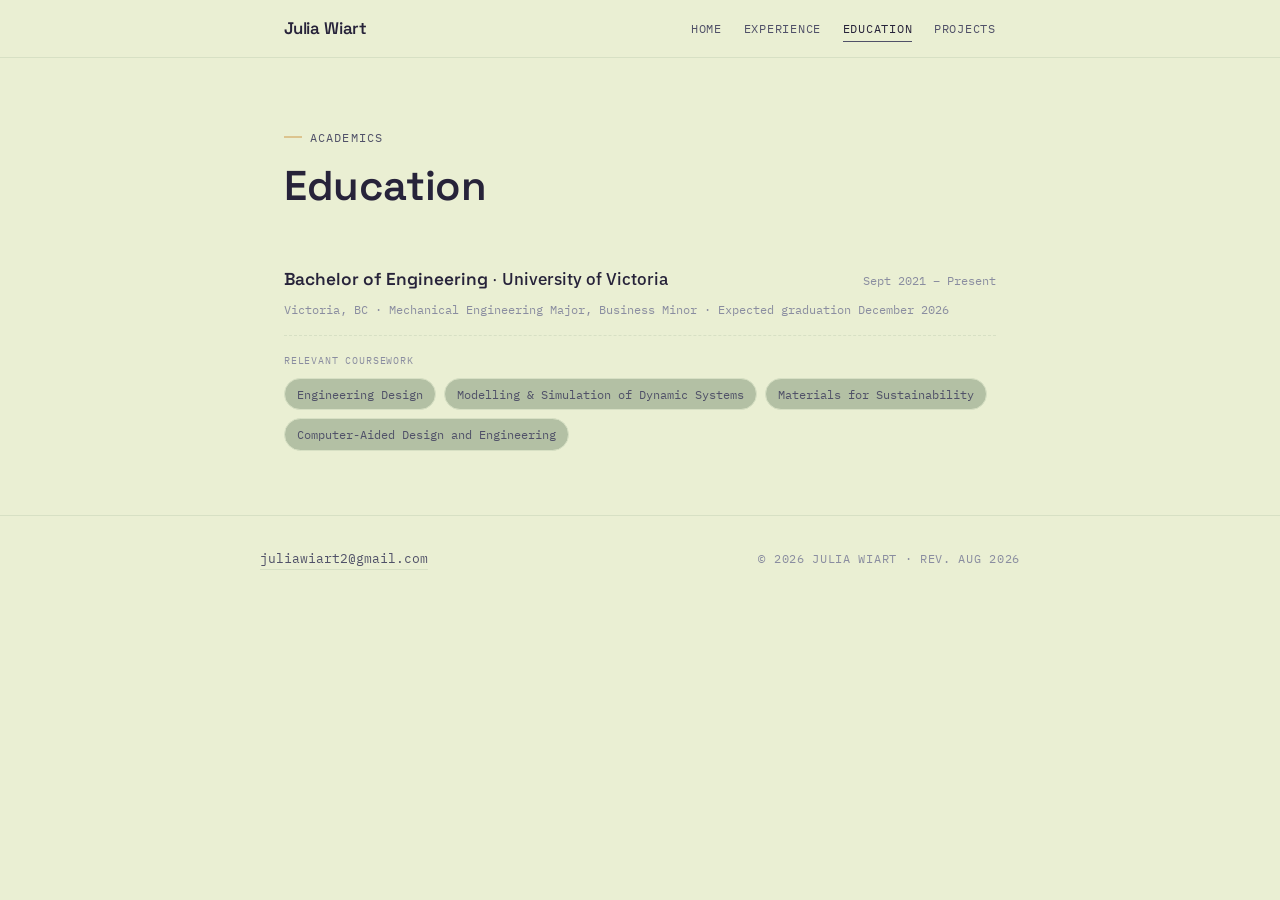
==== education.html @ ab0c7819 "Add files via upload" ====
<!DOCTYPE html>
<html lang="en">
<head>
<meta charset="UTF-8">
<meta name="viewport" content="width=device-width, initial-scale=1.0">
<title>Education — Julia Wiart</title>
<meta name="description" content="Julia Wiart's education — Bachelor of Engineering, Mechanical Engineering, University of Victoria.">
<link rel="icon" href="data:image/svg+xml,%3Csvg xmlns='http://www.w3.org/2000/svg' viewBox='0 0 32 32'%3E%3Crect width='32' height='32' fill='%23EAEFD3'/%3E%3Cpath d='M6 26 L6 6 L26 6' fill='none' stroke='%23505168' stroke-width='2.5'/%3E%3Ccircle cx='6' cy='26' r='2' fill='%23DCC48E'/%3E%3C/svg%3E">
<link rel="preconnect" href="https://fonts.googleapis.com">
<link rel="preconnect" href="https://fonts.gstatic.com" crossorigin>
<link href="https://fonts.googleapis.com/css2?family=IBM+Plex+Mono:wght@400;500&family=IBM+Plex+Sans:wght@400;500;600&family=Space+Grotesk:wght@500;600;700&display=swap" rel="stylesheet">
<link rel="stylesheet" href="style.css">
</head>
<body>

<a class="skip-link" href="#main">Skip to content</a>

<header class="site-header">
  <div class="header-inner">
    <a href="index.html" class="wordmark">Julia Wiart</a>
    <nav class="nav" aria-label="Primary">
      <a href="index.html">Home</a>
      <a href="experience.html">Experience</a>
      <a href="education.html" class="active">Education</a>
      <a href="projects.html">Projects</a>
    </nav>
  </div>
</header>

<main id="main">

  <section class="page-hero reveal">
    <p class="eyebrow">Academics</p>
    <h1>Education</h1>
  </section>

  <section class="section" style="border-top:none;">
    <div class="reveal">
      <div class="entry-head">
        <span><span class="entry-role">Bachelor of Engineering</span> · <span class="entry-org">University of Victoria</span></span>
        <span class="entry-date">Sept 2021 – Present</span>
      </div>
      <div class="entry-loc">Victoria, BC · Mechanical Engineering Major, Business Minor · Expected graduation December 2026</div>
      <div class="edu-course">
        <span class="tb-label">Relevant coursework</span>
        <div class="chip-row">
          <span class="chip">Engineering Design</span>
          <span class="chip">Modelling &amp; Simulation of Dynamic Systems</span>
          <span class="chip">Materials for Sustainability</span>
          <span class="chip">Computer-Aided Design and Engineering</span>
        </div>
      </div>
    </div>
  </section>

</main>

<footer class="site-footer">
  <div class="footer-inner">
    <div class="footer-contact">
      <a href="mailto:juliawiart2@gmail.com">juliawiart2@gmail.com</a>
    </div>
    <span class="footer-rev">© 2026 Julia Wiart · Rev. Aug 2026</span>
  </div>
</footer>

<script src="script.js"></script>
</body>
</html>
---- style.css ----
:root{
  --bg:#EAEFD3;
  --bg-alt:#B3C0A4;
  --ink:#27233A;
  --ink-soft:#505168;
  --ink-faint:#8A8DA0;
  --accent:#505168;
  --accent-strong:#27233A;
  --line:#D7E0C4;
  --brass:#DCC48E;
  --radius:2px;
  --max:760px;
}

*,*::before,*::after{ box-sizing:border-box; }
html{ scroll-behavior:smooth; }
@media (prefers-reduced-motion: reduce){
  html{ scroll-behavior:auto; }
  *,*::before,*::after{ animation-duration:0.001ms !important; animation-iteration-count:1 !important; transition-duration:0.001ms !important; scroll-behavior:auto !important; }
}

body{
  margin:0;
  background:var(--bg);
  color:var(--ink);
  font-family:'IBM Plex Sans', system-ui, sans-serif;
  font-size:17px;
  line-height:1.65;
  -webkit-font-smoothing:antialiased;
}

h1,h2,h3{
  font-family:'Space Grotesk', system-ui, sans-serif;
  font-weight:600;
  line-height:1.15;
  margin:0;
  color:var(--ink);
}

a{ color:var(--accent-strong); }
a:focus-visible, button:focus-visible{
  outline:2px solid var(--accent);
  outline-offset:3px;
}

.skip-link{
  position:absolute; left:-999px; top:0;
  background:var(--ink); color:var(--bg);
  padding:0.6rem 1rem; z-index:100; font-family:'IBM Plex Mono', monospace; font-size:0.85rem;
}
.skip-link:focus{ left:1rem; top:1rem; }

.wrap{
  max-width:var(--max);
  margin:0 auto;
  padding:0 1.5rem;
}

/* header */
.site-header{
  position:sticky; top:0; z-index:10;
  background:rgba(234,239,211,0.9);
  backdrop-filter:blur(6px);
  border-bottom:1px solid var(--line);
}
.header-inner{
  max-width:var(--max);
  margin:0 auto;
  padding:0.9rem 1.5rem;
  display:flex; align-items:center; justify-content:space-between;
  gap:1rem; flex-wrap:wrap;
}
.wordmark{
  font-family:'Space Grotesk', sans-serif;
  font-weight:600; font-size:1.05rem;
  color:var(--ink); text-decoration:none;
  letter-spacing:-0.01em;
}
.nav{ display:flex; gap:1.35rem; flex-wrap:wrap; }
.nav a{
  font-family:'IBM Plex Mono', monospace;
  font-size:0.78rem;
  text-transform:uppercase;
  letter-spacing:0.06em;
  color:var(--ink-soft);
  text-decoration:none;
  padding:0.2rem 0;
  border-bottom:1.5px solid transparent;
  transition:color 0.15s ease, border-color 0.15s ease;
}
.nav a:hover{ color:var(--accent-strong); }
.nav a.active{ color:var(--accent-strong); border-bottom-color:var(--accent); }

/* hero (home page only) */
.hero{
  max-width:var(--max); margin:0 auto;
  padding:4.5rem 1.5rem 2.5rem;
}
.hero-flex{
  display:flex; gap:2.5rem; align-items:center; flex-wrap:wrap-reverse;
}
.hero-content{ flex:1 1 300px; min-width:260px; }
.hero-photo{
  width:170px; height:170px; flex-shrink:0;
  border-radius:50%;
  border:1.5px dashed var(--ink-faint);
  display:flex; align-items:center; justify-content:center;
  text-align:center; padding:1rem;
  font-family:'IBM Plex Mono', monospace; font-size:0.72rem;
  letter-spacing:0.02em;
  color:var(--ink-faint);
  background:var(--bg-alt);
}
.hero-photo-img{
  width:170px; height:170px; flex-shrink:0;
  border-radius:50%;
  object-fit:cover; display:block;
}
.eyebrow{
  font-family:'IBM Plex Mono', monospace;
  font-size:0.78rem;
  text-transform:uppercase;
  letter-spacing:0.09em;
  color:var(--accent);
  margin:0 0 0.9rem;
  display:flex; align-items:center; gap:0.5rem;
}
.eyebrow::before{
  content:""; display:inline-block; width:18px; height:1.5px; background:var(--brass);
}
.hero h1{
  font-size:clamp(2.3rem, 5vw, 3.2rem);
  letter-spacing:-0.015em;
  margin-bottom:1.1rem;
}
.hero-text{
  max-width:56ch;
  color:var(--ink-soft);
  font-size:1.06rem;
}
.hero-meta{
  margin-top:1.6rem;
  display:flex; flex-wrap:wrap; gap:0.4rem 1.4rem;
  font-family:'IBM Plex Mono', monospace;
  font-size:0.82rem;
  color:var(--ink-soft);
}
.hero-meta a{ color:var(--ink-soft); text-decoration:none; border-bottom:1px solid var(--line); }
.hero-meta a:hover{ color:var(--accent-strong); border-color:var(--accent); }

/* page hero (sub-pages: experience/education/projects) */
.page-hero{
  max-width:var(--max); margin:0 auto;
  padding:3.4rem 1.5rem 0.5rem;
}
.page-hero h1{
  font-size:clamp(2rem, 4.5vw, 2.6rem);
  letter-spacing:-0.01em;
}
.page-hero p{
  margin-top:0.9rem;
  max-width:56ch;
  color:var(--ink-soft);
}

/* home quick-link buttons */
.quick-links{
  max-width:var(--max); margin:0 auto;
  padding:0.5rem 1.5rem 3.5rem;
  display:flex; flex-wrap:wrap; gap:0.9rem;
}
.quick-link-btn{
  font-family:'Space Grotesk', sans-serif;
  font-weight:600; font-size:0.95rem;
  color:var(--ink); text-decoration:none;
  border:1.5px solid var(--ink);
  border-radius:999px;
  padding:0.65rem 1.5rem;
  transition:background 0.15s ease, color 0.15s ease;
}
.quick-link-btn:hover{ background:var(--ink); color:var(--bg); }

/* small labels (reused: education coursework, project meta) */
.tb-label{
  display:block;
  font-family:'IBM Plex Mono', monospace;
  font-size:0.65rem;
  letter-spacing:0.08em;
  text-transform:uppercase;
  color:var(--ink-faint);
  margin-bottom:0.3rem;
}
.tb-value{
  font-size:0.9rem;
  color:var(--ink);
  font-weight:500;
}

/* sections */
.section{
  max-width:var(--max); margin:0 auto;
  padding:3rem 1.5rem;
  border-top:1px solid var(--line);
}
.section-head{
  display:flex; align-items:baseline; gap:0.9rem;
  margin-bottom:2rem;
}
.section-head h2{
  font-size:1.5rem; letter-spacing:-0.01em;
}
.section-head .rule{
  flex:1; height:1px; background:var(--line);
}

.reveal{
  opacity:0; transform:translateY(14px);
  transition:opacity 0.6s ease, transform 0.6s ease;
}
.reveal.is-visible{ opacity:1; transform:none; }

/* experience timeline */
.timeline{ list-style:none; margin:0; padding:0; display:flex; flex-direction:column; gap:2.4rem; }
.entry-head{
  display:flex; justify-content:space-between; align-items:baseline;
  flex-wrap:wrap; gap:0.3rem 1rem;
  margin-bottom:0.3rem;
}
.entry-role{ font-family:'Space Grotesk', sans-serif; font-weight:600; font-size:1.08rem; }
.entry-org{ color:var(--accent-strong); font-weight:500; }
.entry-date{
  font-family:'IBM Plex Mono', monospace; font-size:0.78rem;
  color:var(--ink-faint); white-space:nowrap;
}
.entry-loc{
  font-family:'IBM Plex Mono', monospace; font-size:0.78rem;
  color:var(--ink-faint); margin-bottom:0.7rem;
}
.entry ul{ margin:0; padding-left:1.1rem; color:var(--ink-soft); }
.entry li{ margin-bottom:0.45rem; }
.entry li::marker{ color:var(--brass); }

/* education */
.edu-course{
  margin-top:1rem; padding-top:1rem; border-top:1px dashed var(--line);
  font-size:0.92rem; color:var(--ink-soft);
}
.edu-course .tb-label{ margin-bottom:0.5rem; }
.chip-row{ display:flex; flex-wrap:wrap; gap:0.5rem; margin-top:0.55rem; }
.chip{
  font-family:'IBM Plex Mono', monospace; font-size:0.78rem;
  border:1px solid var(--line); border-radius:99px;
  padding:0.3rem 0.75rem; color:var(--ink-soft);
  background:var(--bg-alt);
}

/* projects */
.project-grid{
  display:grid; grid-template-columns:1fr; gap:1.5rem;
}
.project-card{
  border:1px solid var(--line);
  border-radius:var(--radius);
  padding:1.5rem;
  background:var(--bg-alt);
}
.project-image{
  width:100%; aspect-ratio:16/10; margin-bottom:1.1rem;
  border:1.5px dashed var(--ink-faint);
  border-radius:var(--radius);
  display:flex; align-items:center; justify-content:center;
  font-family:'IBM Plex Mono', monospace; font-size:0.75rem;
  text-transform:uppercase; letter-spacing:0.05em;
  color:var(--ink-faint);
  background:var(--bg);
}
.project-card h3{ font-size:1.12rem; margin-bottom:0.2rem; }
.project-meta{
  font-family:'IBM Plex Mono', monospace; font-size:0.76rem;
  color:var(--ink-faint); margin-bottom:0.9rem;
}
.project-card ul{ margin:0; padding-left:1.1rem; color:var(--ink-soft); font-size:0.96rem; }
.project-card li{ margin-bottom:0.4rem; }
.project-card li::marker{ color:var(--brass); }

.project-card.placeholder{
  background:transparent;
  border:1.5px dashed var(--ink-faint);
  color:var(--ink-faint);
}
.placeholder-tag{
  display:inline-block;
  font-family:'IBM Plex Mono', monospace; font-size:0.68rem;
  letter-spacing:0.06em; text-transform:uppercase;
  color:var(--ink-soft); border:1px solid var(--brass);
  padding:0.15rem 0.5rem; border-radius:99px;
  margin-bottom:0.7rem;
}
.project-card.placeholder h3{ color:var(--ink-faint); }
.project-card.placeholder p{ font-size:0.92rem; margin:0.4rem 0; }

/* leadership & activities (now on the Experience page) */
.activities{ margin-top:2.2rem; padding-top:2.2rem; border-top:1px dashed var(--line); }
.activity-item{ margin-bottom:1.2rem; }
.activity-item:last-child{ margin-bottom:0; }
.activity-head{ display:flex; justify-content:space-between; gap:1rem; flex-wrap:wrap; margin-bottom:0.25rem; }
.activity-role{ font-weight:600; }
.activity-date{ font-family:'IBM Plex Mono', monospace; font-size:0.76rem; color:var(--ink-faint); }
.activity-item p{ margin:0; color:var(--ink-soft); font-size:0.95rem; }

/* footer */
.site-footer{
  border-top:1px solid var(--line);
  padding:2rem 1.5rem 3rem;
  margin-top:1rem;
}
.footer-inner{
  max-width:var(--max); margin:0 auto;
  display:flex; justify-content:space-between; align-items:center;
  flex-wrap:wrap; gap:1rem;
}
.footer-contact{
  display:flex; gap:1rem; flex-wrap:wrap;
  font-family:'IBM Plex Mono', monospace; font-size:0.8rem;
}
.footer-contact a{ color:var(--ink-soft); text-decoration:none; border-bottom:1px solid var(--line); }
.footer-contact a:hover{ color:var(--accent-strong); border-color:var(--accent); }
.footer-rev{
  font-family:'IBM Plex Mono', monospace; font-size:0.72rem;
  color:var(--ink-faint); text-transform:uppercase; letter-spacing:0.06em;
}

@media (min-width: 640px){
  .project-grid{ grid-template-columns:1fr 1fr; }
}
@media (max-width: 560px){
  .nav{ gap:0.9rem 1rem; }
  .hero{ padding-top:3.2rem; }
  .hero-flex{ flex-direction:column-reverse; text-align:center; }
  .hero-meta{ justify-content:center; }
}
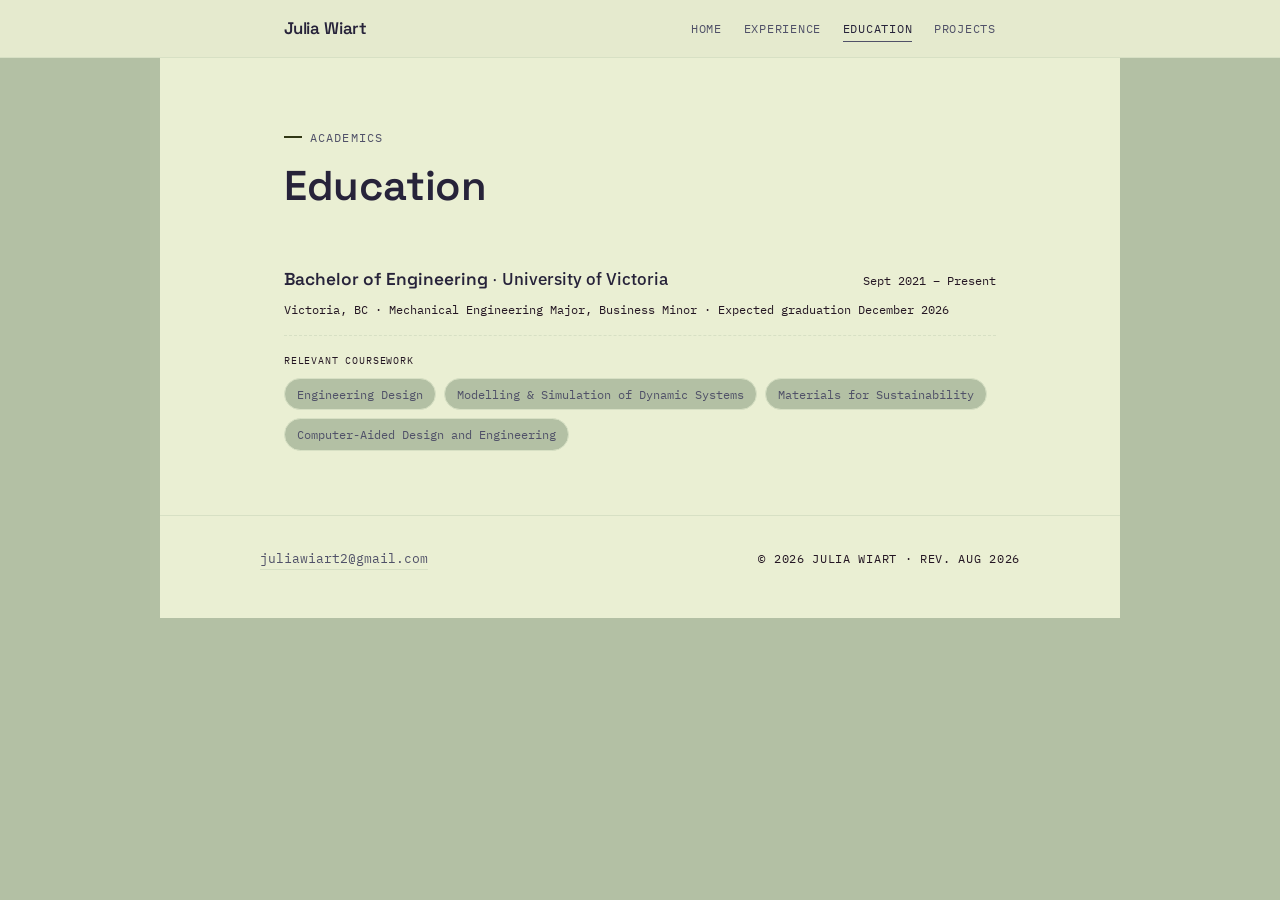
==== commit 49c34498: "Add files via upload" ====
--- a/education.html
+++ b/education.html
@@ -27,6 +27,7 @@
   </div>
 </header>
 
+<div class="page-surface">
 <main id="main">
 
   <section class="page-hero reveal">
@@ -63,6 +64,7 @@
     <span class="footer-rev">© 2026 Julia Wiart · Rev. Aug 2026</span>
   </div>
 </footer>
+</div>
 
 <script src="script.js"></script>
 </body>
--- a/style.css
+++ b/style.css
@@ -3,11 +3,11 @@
   --bg-alt:#B3C0A4;
   --ink:#27233A;
   --ink-soft:#505168;
-  --ink-faint:#8A8DA0;
+  --ink-faint:#241623;
   --accent:#505168;
   --accent-strong:#27233A;
   --line:#D7E0C4;
-  --brass:#DCC48E;
+  --brass:#313715;
   --radius:2px;
   --max:760px;
 }
@@ -21,12 +21,18 @@
 
 body{
   margin:0;
-  background:var(--bg);
+  background:var(--bg-alt);
   color:var(--ink);
   font-family:'IBM Plex Sans', system-ui, sans-serif;
   font-size:17px;
   line-height:1.65;
   -webkit-font-smoothing:antialiased;
+}
+
+.page-surface{
+  background:var(--bg);
+  max-width:960px;
+  margin:0 auto;
 }
 
 h1,h2,h3{
@@ -238,7 +244,7 @@
 }
 .entry ul{ margin:0; padding-left:1.1rem; color:var(--ink-soft); }
 .entry li{ margin-bottom:0.45rem; }
-.entry li::marker{ color:var(--brass); }
+.entry li::marker{ color:var(--ink-soft); }
 
 /* education */
 .edu-course{
@@ -277,7 +283,7 @@
 .project-card h3{ font-size:1.12rem; margin-bottom:0.2rem; }
 .project-meta{
   font-family:'IBM Plex Mono', monospace; font-size:0.76rem;
-  color:var(--ink-faint); margin-bottom:0.9rem;
+  color:var(--ink-soft); margin-bottom:0.9rem;
 }
 .project-card ul{ margin:0; padding-left:1.1rem; color:var(--ink-soft); font-size:0.96rem; }
 .project-card li{ margin-bottom:0.4rem; }
@@ -339,3 +345,33 @@
   .hero-flex{ flex-direction:column-reverse; text-align:center; }
   .hero-meta{ justify-content:center; }
 }
+
+/* ========================================================
+   FUN ACCENT DETAILS — home page only
+   Each block below is self-contained. To remove one, delete
+   its CSS block here AND remove the matching class from the
+   HTML element it's attached to in index.html.
+   ======================================================== */
+
+/* Accent 3: highlighter swipe behind part of the heading */
+.accent-highlight{ position:relative; z-index:0; white-space:nowrap; }
+.accent-highlight::before{
+  content:""; position:absolute; z-index:-1;
+  left:-4px; right:-4px; bottom:0.08em; height:0.42em;
+  background:var(--bg-alt);
+}
+
+/* Accent 4: color-varied quick-link buttons */
+.quick-link-btn.accent-a{ border-color:var(--brass); }
+.quick-link-btn.accent-a:hover{ background:var(--brass); color:var(--bg); }
+.quick-link-btn.accent-b{ border-color:var(--ink-soft); }
+.quick-link-btn.accent-b:hover{ background:var(--ink-soft); color:var(--bg); }
+.quick-link-btn.accent-c{ border-color:var(--bg-alt); }
+.quick-link-btn.accent-c:hover{ background:var(--bg-alt); color:var(--ink); }
+
+/* Accent 5: trio of dots flourish under the contact info */
+.accent-dots{ display:flex; gap:0.45rem; align-items:center; margin-top:1.1rem; }
+.accent-dots span{ width:9px; height:9px; border-radius:50%; display:inline-block; }
+.accent-dots span:nth-child(1){ background:var(--brass); }
+.accent-dots span:nth-child(2){ background:var(--ink-soft); }
+.accent-dots span:nth-child(3){ background:var(--bg-alt); border:1px solid var(--ink-faint); }
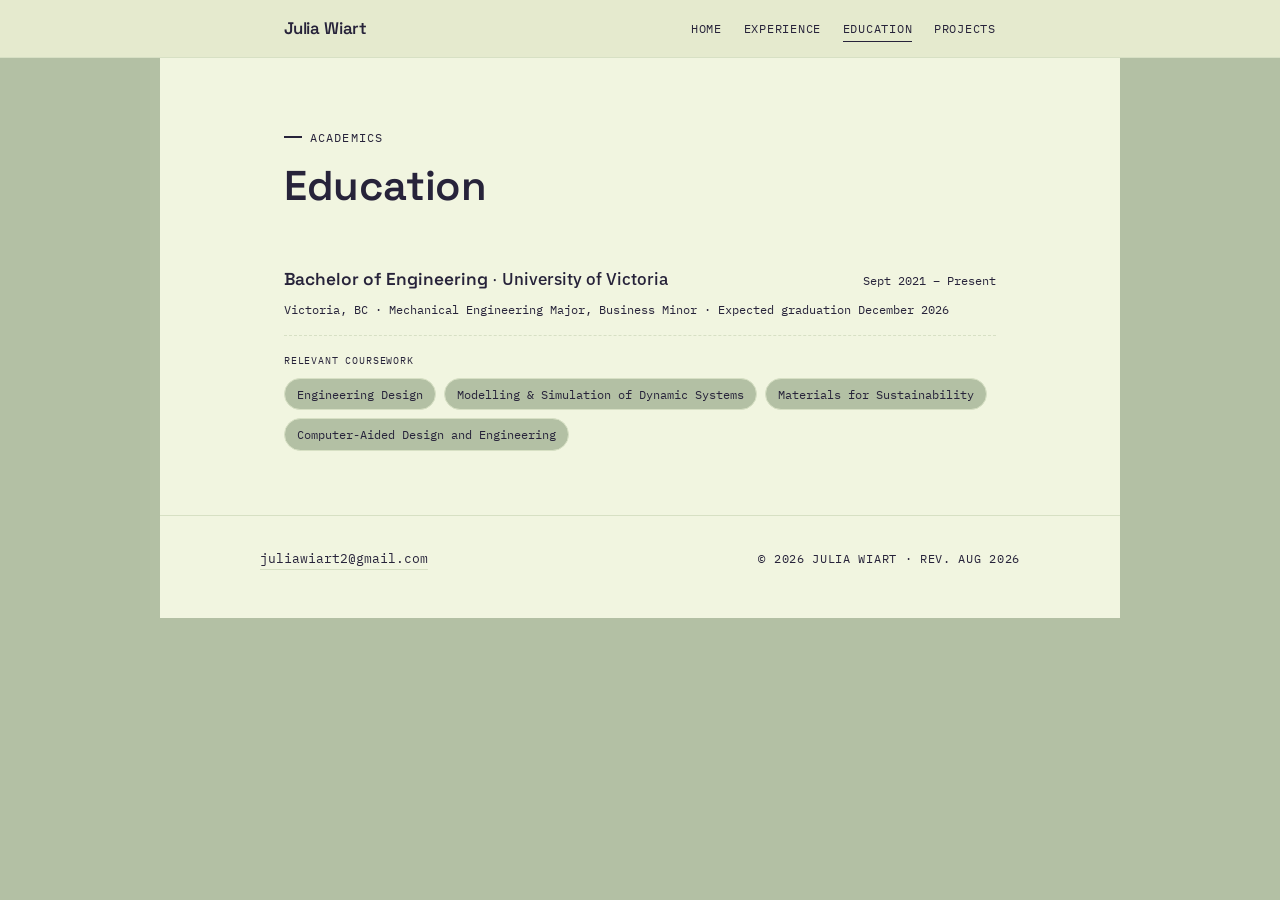
==== commit 3d1e7c31: "Update education.html" ====
--- a/education.html
+++ b/education.html
@@ -3,8 +3,8 @@
 <head>
 <meta charset="UTF-8">
 <meta name="viewport" content="width=device-width, initial-scale=1.0">
-<title>Education — Julia Wiart</title>
-<meta name="description" content="Julia Wiart's education — Bachelor of Engineering, Mechanical Engineering, University of Victoria.">
+<title>Education - Julia Wiart</title>
+<meta name="description" content="Julia Wiart's education - Bachelor of Engineering, Mechanical Engineering, University of Victoria.">
 <link rel="icon" href="data:image/svg+xml,%3Csvg xmlns='http://www.w3.org/2000/svg' viewBox='0 0 32 32'%3E%3Crect width='32' height='32' fill='%23EAEFD3'/%3E%3Cpath d='M6 26 L6 6 L26 6' fill='none' stroke='%23505168' stroke-width='2.5'/%3E%3Ccircle cx='6' cy='26' r='2' fill='%23DCC48E'/%3E%3C/svg%3E">
 <link rel="preconnect" href="https://fonts.googleapis.com">
 <link rel="preconnect" href="https://fonts.gstatic.com" crossorigin>
--- a/style.css
+++ b/style.css
@@ -1,15 +1,16 @@
 :root{
-  --bg:#EAEFD3;
+  --bg:#F1F5E0;
   --bg-alt:#B3C0A4;
   --ink:#27233A;
-  --ink-soft:#505168;
-  --ink-faint:#241623;
-  --accent:#505168;
+  --ink-soft:#27233A;
+  --ink-faint:#27233A;
+  --accent:#27233A;
   --accent-strong:#27233A;
   --line:#D7E0C4;
-  --brass:#313715;
+  --brass:#27233A;
   --radius:2px;
   --max:760px;
+  --yay:#27233A;
 }
 
 *,*::before,*::after{ box-sizing:border-box; }
@@ -280,6 +281,8 @@
   color:var(--ink-faint);
   background:var(--bg);
 }
+.project-images{ display:flex; gap:1rem; margin-bottom:1.1rem; }
+.project-images .project-image{ margin-bottom:0; flex:1; }
 .project-card h3{ font-size:1.12rem; margin-bottom:0.2rem; }
 .project-meta{
   font-family:'IBM Plex Mono', monospace; font-size:0.76rem;
@@ -336,9 +339,6 @@
   color:var(--ink-faint); text-transform:uppercase; letter-spacing:0.06em;
 }
 
-@media (min-width: 640px){
-  .project-grid{ grid-template-columns:1fr 1fr; }
-}
 @media (max-width: 560px){
   .nav{ gap:0.9rem 1rem; }
   .hero{ padding-top:3.2rem; }
@@ -366,8 +366,8 @@
 .quick-link-btn.accent-a:hover{ background:var(--brass); color:var(--bg); }
 .quick-link-btn.accent-b{ border-color:var(--ink-soft); }
 .quick-link-btn.accent-b:hover{ background:var(--ink-soft); color:var(--bg); }
-.quick-link-btn.accent-c{ border-color:var(--bg-alt); }
-.quick-link-btn.accent-c:hover{ background:var(--bg-alt); color:var(--ink); }
+.quick-link-btn.accent-c{ border-color:var(--yay); }
+.quick-link-btn.accent-c:hover{ background:var(--yay); color:var(--bg); }
 
 /* Accent 5: trio of dots flourish under the contact info */
 .accent-dots{ display:flex; gap:0.45rem; align-items:center; margin-top:1.1rem; }
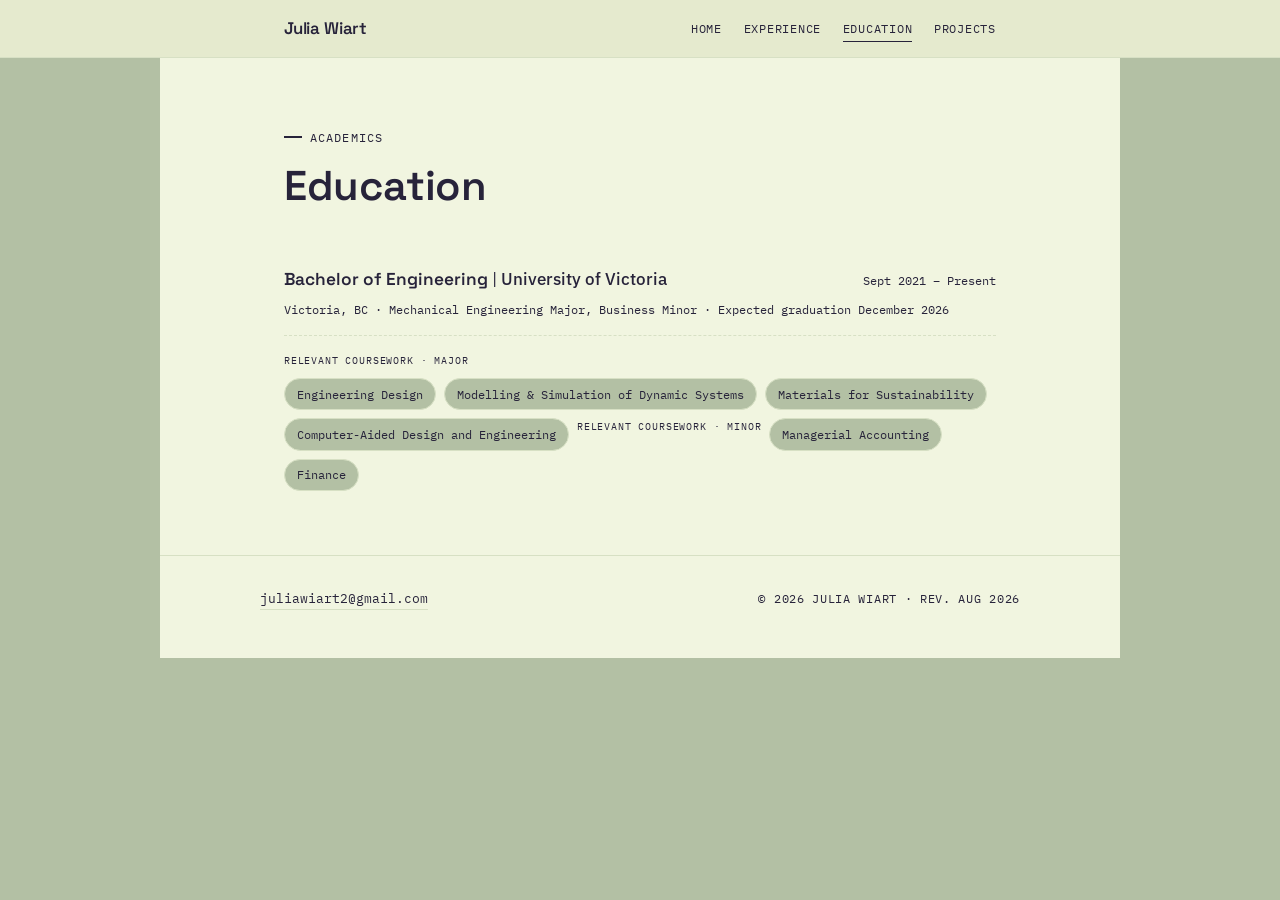
==== commit 731f0bd4: "Update education.html" ====
--- a/education.html
+++ b/education.html
@@ -38,17 +38,20 @@
   <section class="section" style="border-top:none;">
     <div class="reveal">
       <div class="entry-head">
-        <span><span class="entry-role">Bachelor of Engineering</span> · <span class="entry-org">University of Victoria</span></span>
+        <span><span class="entry-role">Bachelor of Engineering</span> | <span class="entry-org">University of Victoria</span></span>
         <span class="entry-date">Sept 2021 – Present</span>
       </div>
       <div class="entry-loc">Victoria, BC · Mechanical Engineering Major, Business Minor · Expected graduation December 2026</div>
       <div class="edu-course">
-        <span class="tb-label">Relevant coursework</span>
+        <span class="tb-label">Relevant coursework · Major</span>
         <div class="chip-row">
           <span class="chip">Engineering Design</span>
           <span class="chip">Modelling &amp; Simulation of Dynamic Systems</span>
           <span class="chip">Materials for Sustainability</span>
           <span class="chip">Computer-Aided Design and Engineering</span>
+          <span class="tb-label">Relevant coursework · Minor</span>
+          <span class="chip">Managerial Accounting</span>
+          <span class="chip">Finance</span>
         </div>
       </div>
     </div>
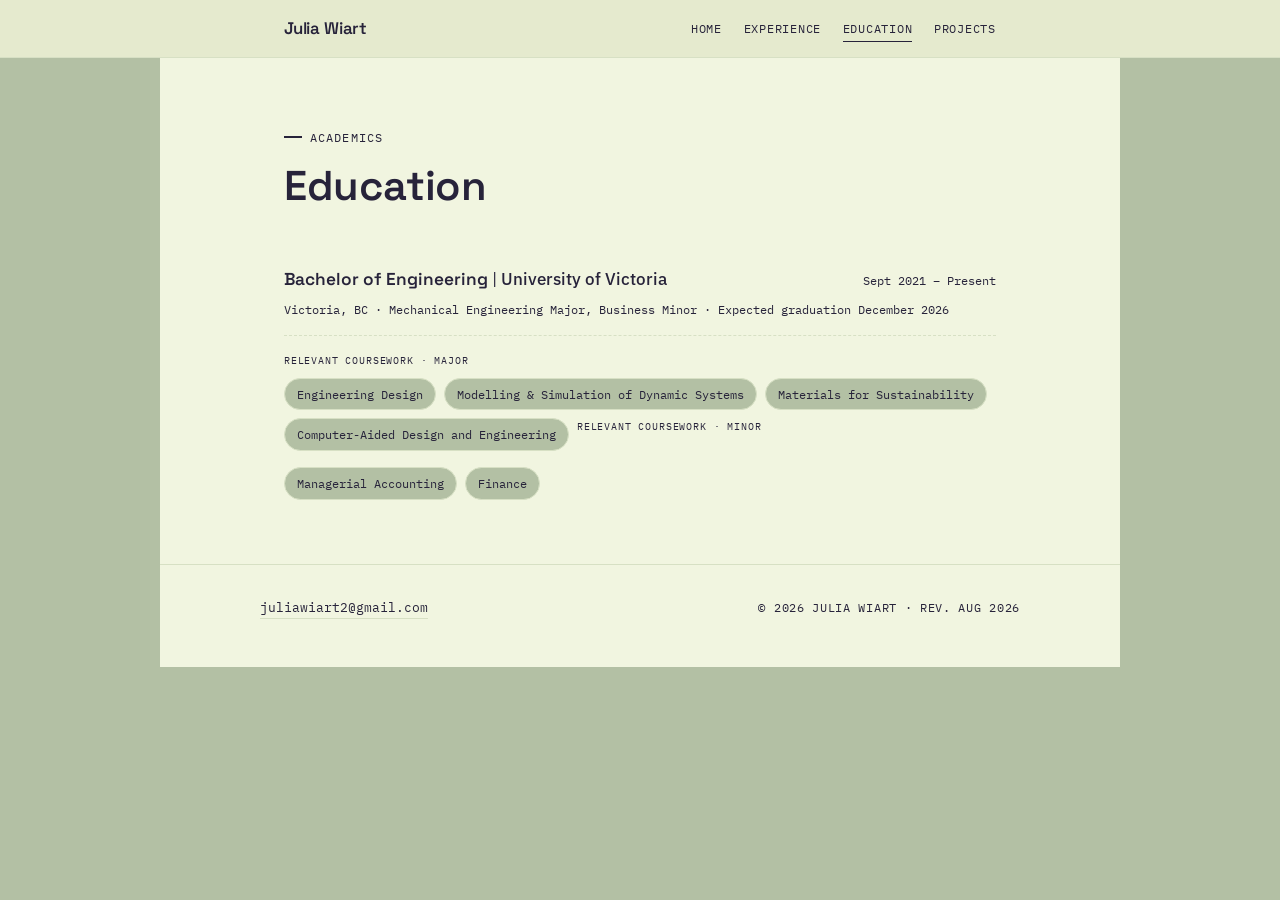
==== commit 4e642e5b: "Update education.html" ====
--- a/education.html
+++ b/education.html
@@ -50,6 +50,7 @@
           <span class="chip">Materials for Sustainability</span>
           <span class="chip">Computer-Aided Design and Engineering</span>
           <span class="tb-label">Relevant coursework · Minor</span>
+        <div class="chip-row">
           <span class="chip">Managerial Accounting</span>
           <span class="chip">Finance</span>
         </div>
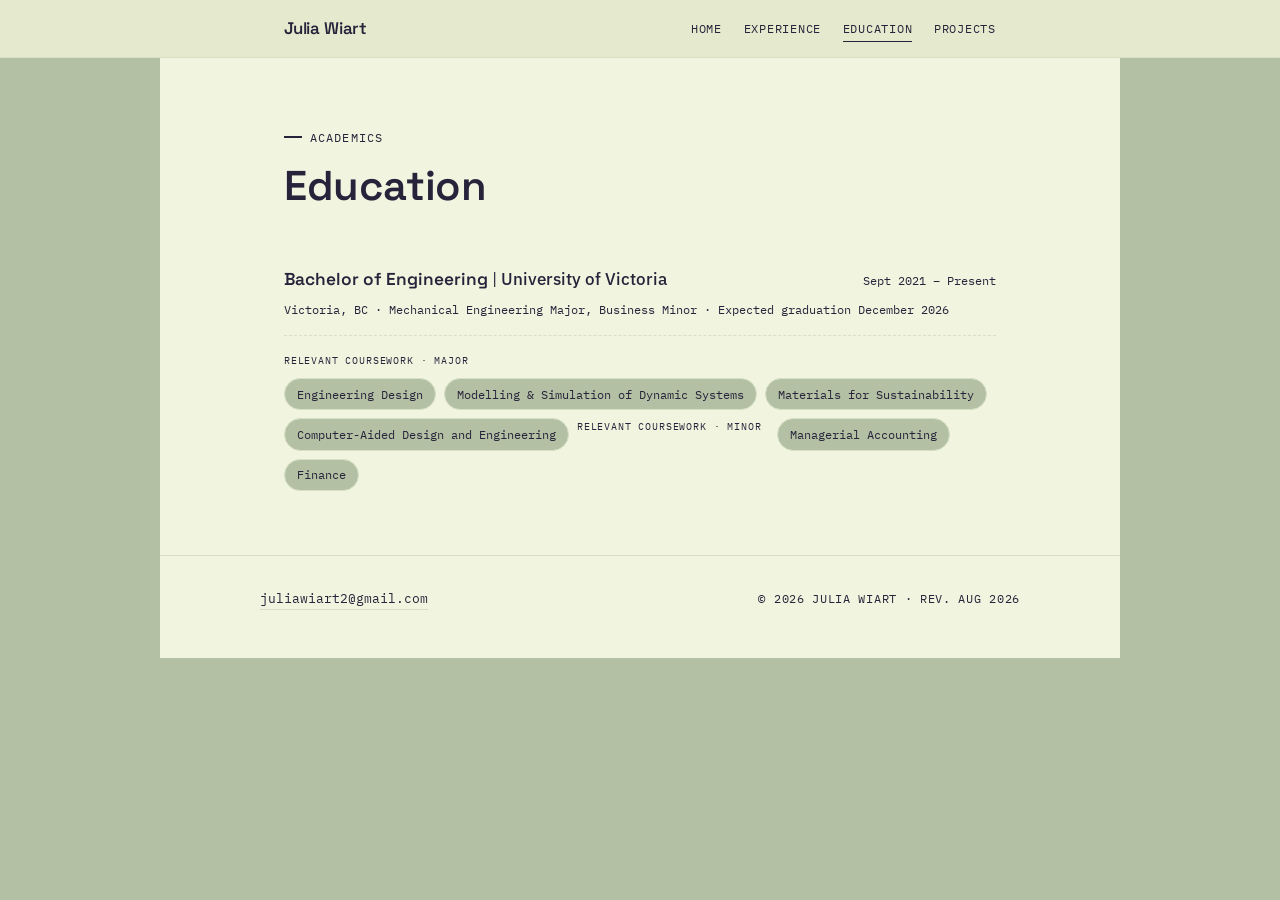
==== commit 785d7eb7: "Update education.html" ====
--- a/education.html
+++ b/education.html
@@ -51,6 +51,7 @@
           <span class="chip">Computer-Aided Design and Engineering</span>
           <span class="tb-label">Relevant coursework · Minor</span>
         <div class="chip-row">
+      </div>
           <span class="chip">Managerial Accounting</span>
           <span class="chip">Finance</span>
         </div>
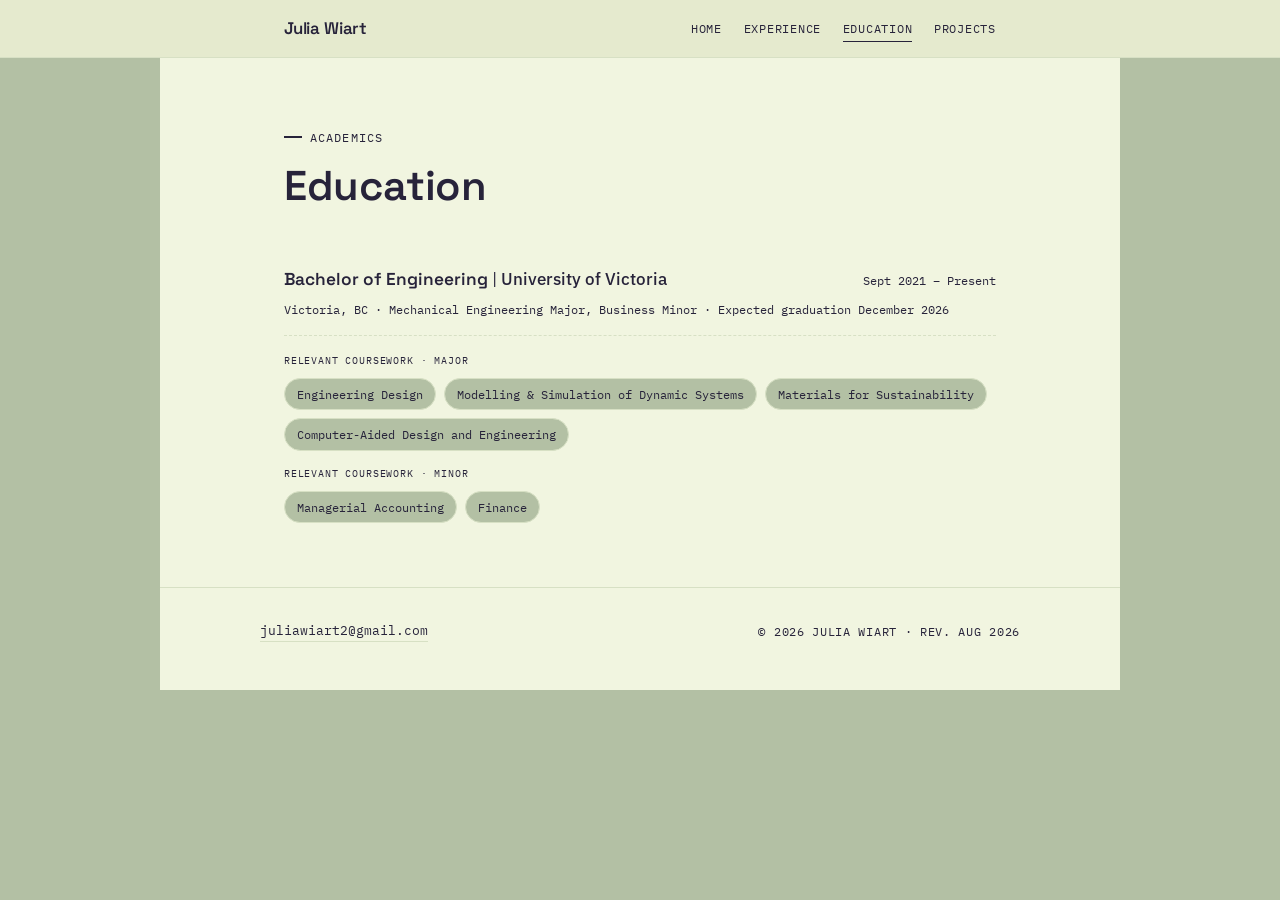
==== commit e00e5c7a: "Update education.html" ====
--- a/education.html
+++ b/education.html
@@ -43,19 +43,19 @@
       </div>
       <div class="entry-loc">Victoria, BC · Mechanical Engineering Major, Business Minor · Expected graduation December 2026</div>
       <div class="edu-course">
-        <span class="tb-label">Relevant coursework · Major</span>
-        <div class="chip-row">
-          <span class="chip">Engineering Design</span>
-          <span class="chip">Modelling &amp; Simulation of Dynamic Systems</span>
-          <span class="chip">Materials for Sustainability</span>
-          <span class="chip">Computer-Aided Design and Engineering</span>
-          <span class="tb-label">Relevant coursework · Minor</span>
-        <div class="chip-row">
-      </div>
-          <span class="chip">Managerial Accounting</span>
-          <span class="chip">Finance</span>
-        </div>
-      </div>
+  <span class="tb-label">Relevant coursework · Major</span>
+  <div class="chip-row">
+    <span class="chip">Engineering Design</span>
+    <span class="chip">Modelling &amp; Simulation of Dynamic Systems</span>
+    <span class="chip">Materials for Sustainability</span>
+    <span class="chip">Computer-Aided Design and Engineering</span>
+  </div>
+  <span class="tb-label" style="margin-top:0.9rem;">Relevant coursework · Minor</span>
+  <div class="chip-row">
+    <span class="chip">Managerial Accounting</span>
+    <span class="chip">Finance</span>
+  </div>
+</div>
     </div>
   </section>
 
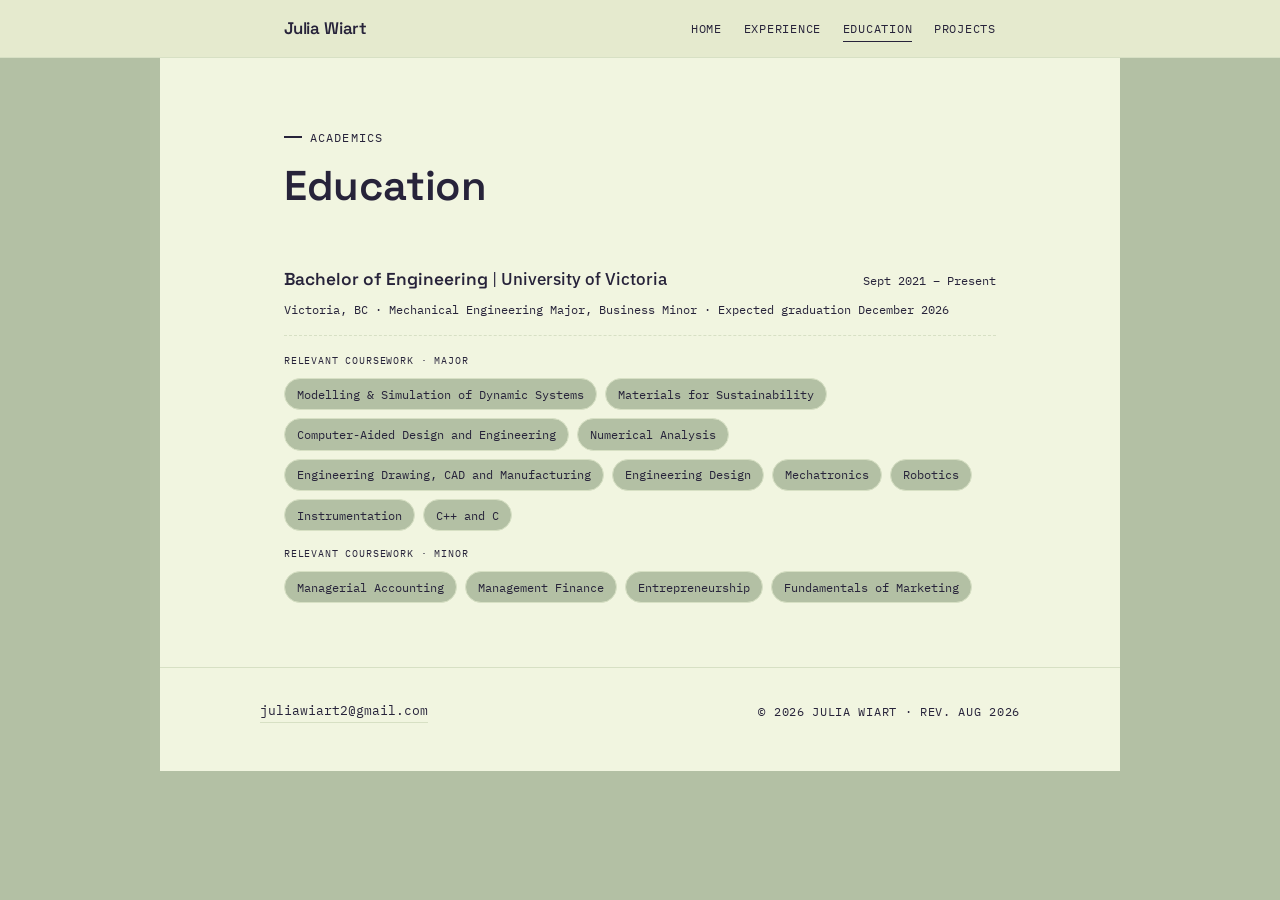
==== commit 2558e984: "Update education.html" ====
--- a/education.html
+++ b/education.html
@@ -45,15 +45,23 @@
       <div class="edu-course">
   <span class="tb-label">Relevant coursework · Major</span>
   <div class="chip-row">
-    <span class="chip">Engineering Design</span>
     <span class="chip">Modelling &amp; Simulation of Dynamic Systems</span>
     <span class="chip">Materials for Sustainability</span>
     <span class="chip">Computer-Aided Design and Engineering</span>
+    <span class="chip">Numerical Analysis</span>
+    <span class="chip">Engineering Drawing, CAD and Manufacturing</span>
+    <span class="chip">Engineering Design</span>
+    <span class="chip">Mechatronics</span>
+    <span class="chip">Robotics</span>
+    <span class="chip">Instrumentation</span>
+    <span class="chip">C++ and C</span>
   </div>
   <span class="tb-label" style="margin-top:0.9rem;">Relevant coursework · Minor</span>
   <div class="chip-row">
     <span class="chip">Managerial Accounting</span>
-    <span class="chip">Finance</span>
+    <span class="chip">Management Finance</span>
+    <span class="chip">Entrepreneurship</span>
+    <span class="chip">Fundamentals of Marketing</span>
   </div>
 </div>
     </div>
--- a/style.css
+++ b/style.css
@@ -110,7 +110,6 @@
 .hero-photo{
   width:170px; height:170px; flex-shrink:0;
   border-radius:50%;
-  border:1.5px dashed var(--ink-faint);
   display:flex; align-items:center; justify-content:center;
   text-align:center; padding:1rem;
   font-family:'IBM Plex Mono', monospace; font-size:0.72rem;
@@ -272,17 +271,17 @@
   background:var(--bg-alt);
 }
 .project-image{
-  width:100%; aspect-ratio:16/10; margin-bottom:1.1rem;
-  border:1.5px dashed var(--ink-faint);
+  width:100%; aspect-ratio:4/3; margin-bottom:1.1rem;
   border-radius:var(--radius);
   display:flex; align-items:center; justify-content:center;
   font-family:'IBM Plex Mono', monospace; font-size:0.75rem;
   text-transform:uppercase; letter-spacing:0.05em;
   color:var(--ink-faint);
   background:var(--bg);
+  object-fit:cover;
 }
 .project-images{ display:flex; gap:1rem; margin-bottom:1.1rem; }
-.project-images .project-image{ margin-bottom:0; flex:1; }
+.project-images .project-image{ margin-bottom:0; flex:1; min-width:0; }
 .project-card h3{ font-size:1.12rem; margin-bottom:0.2rem; }
 .project-meta{
   font-family:'IBM Plex Mono', monospace; font-size:0.76rem;
@@ -294,7 +293,6 @@
 
 .project-card.placeholder{
   background:transparent;
-  border:1.5px dashed var(--ink-faint);
   color:var(--ink-faint);
 }
 .placeholder-tag{
